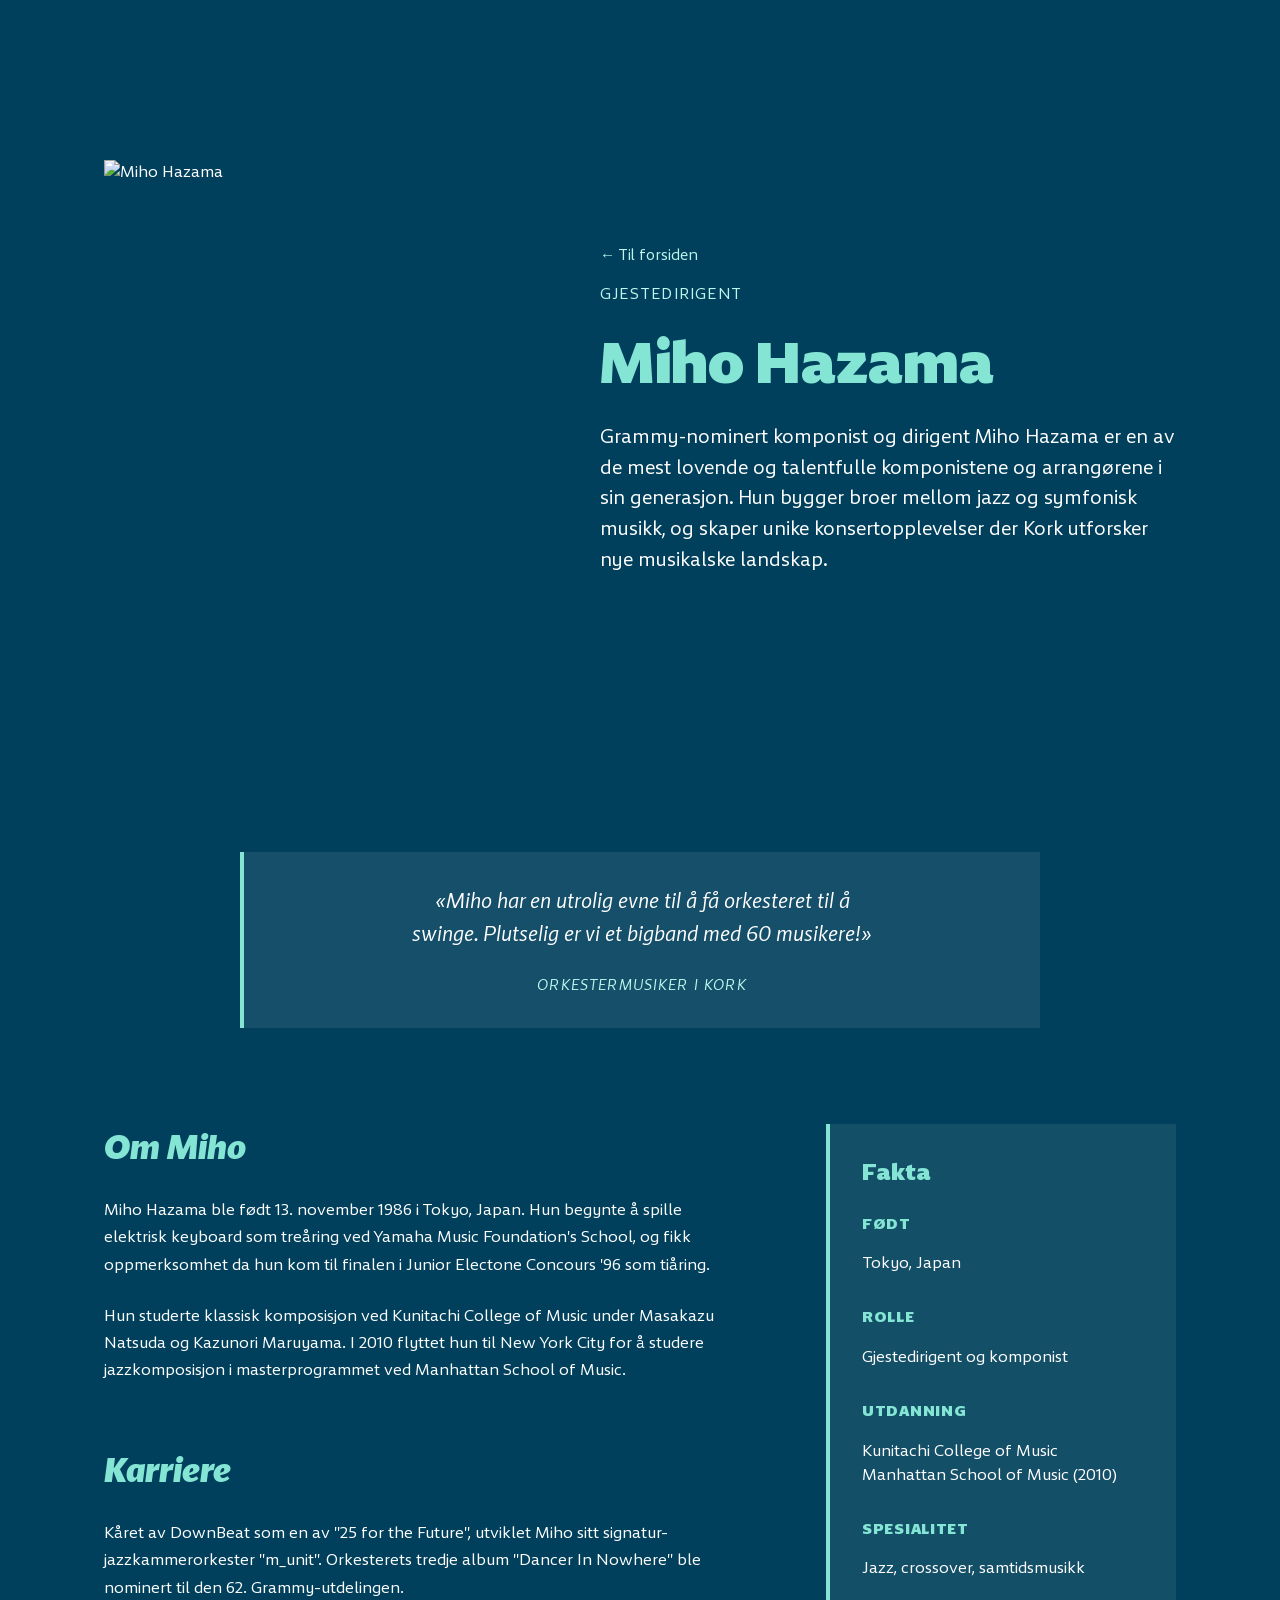
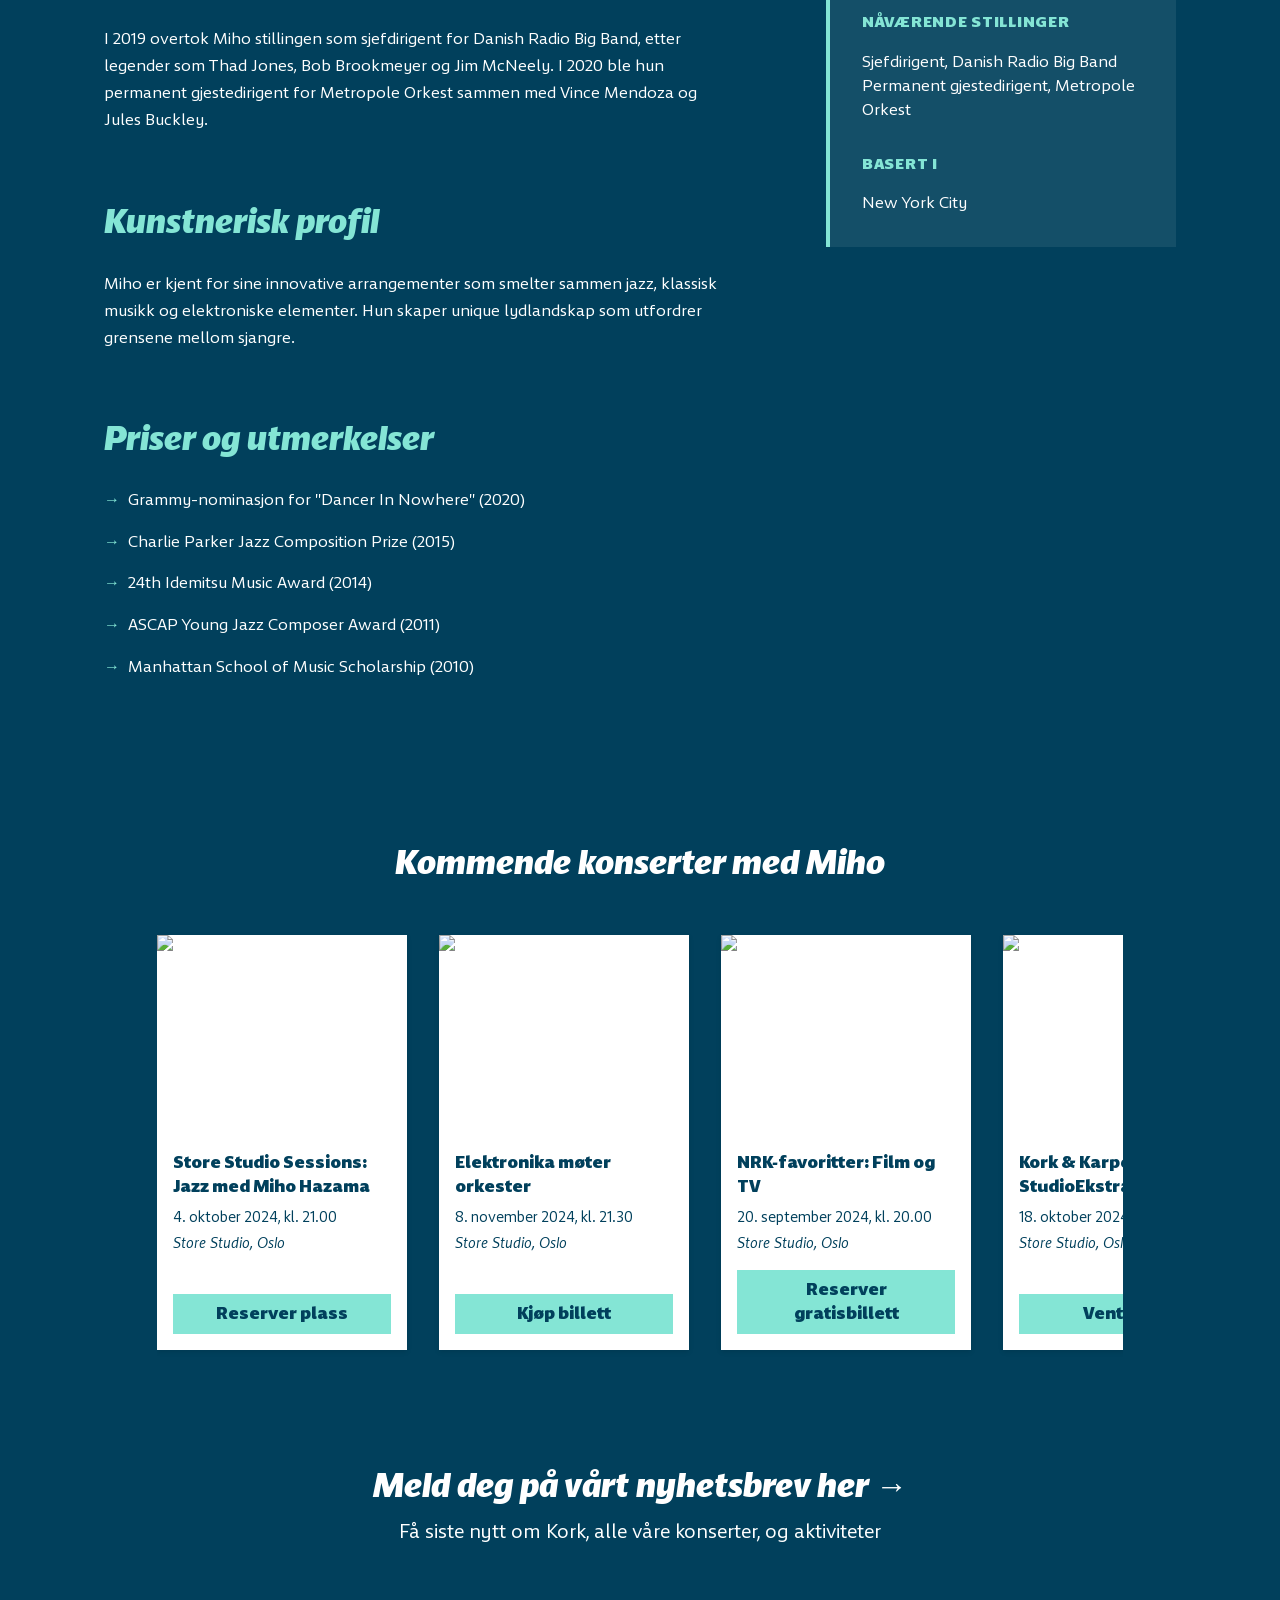
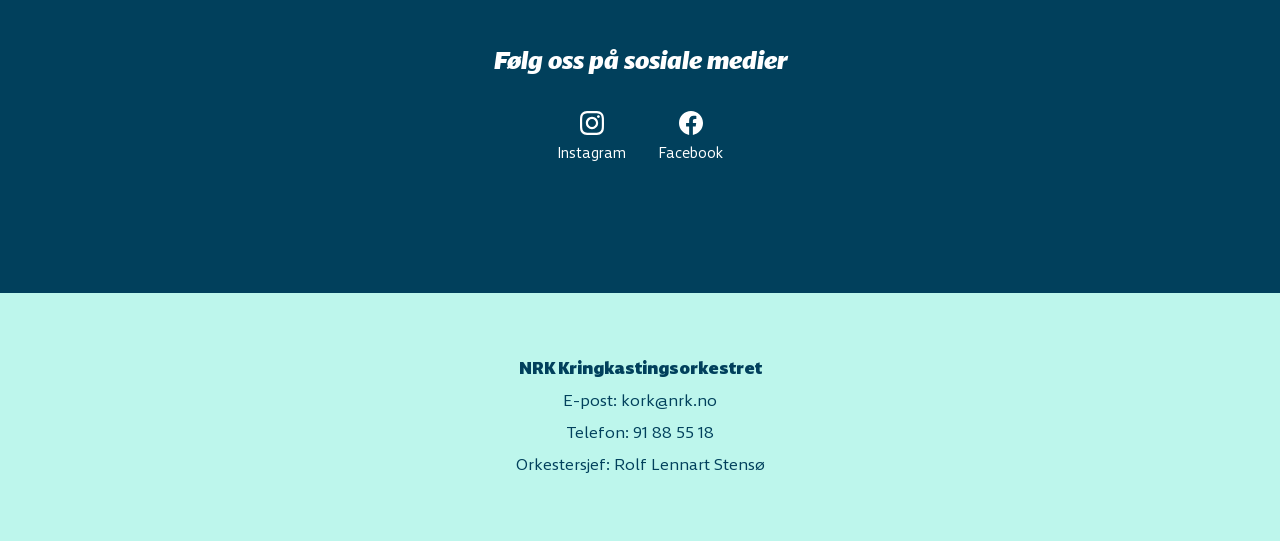
==== gjestedirigent.html @ 4aaf25f4 "Legg til nye sider og oppdater alle filer" ====
<!DOCTYPE html>
<html lang="no">
<head>
    <meta charset="UTF-8">
    <meta name="viewport" content="width=device-width, initial-scale=1.0">
    <title>Miho Hazama - Gjestedirigent</title>
    <link rel="stylesheet" href="reset.css">
    <link rel="stylesheet" href="global.css">
</head>
<body>
    <main>
        <section class="person-hero">
            <div class="person-hero__image">
                <img src="https://www.jamrice.co.jp/miho/bio/img/mihohazama_3447.jpg" alt="Miho Hazama">
            </div>
            <div class="person-hero__content">
                <a class="person-hero__breadcrumb" href="index.html">← Til forsiden</a>
                <span class="person-hero__eyebrow">Gjestedirigent</span>
                <h1 class="person-hero__title">Miho Hazama</h1>
                <p class="person-hero__lead">Grammy-nominert komponist og dirigent Miho Hazama er en av de mest lovende og talentfulle komponistene og arrangørene i sin generasjon. Hun bygger broer mellom jazz og symfonisk musikk, og skaper unike konsertopplevelser der Kork utforsker nye musikalske landskap.</p>
            </div>
        </section>

        <section class="person-quote">
            <p>«Miho har en utrolig evne til å få orkesteret til å swinge. Plutselig er vi et bigband med 60 musikere!»</p>
            <cite>Orkestermusiker i Kork</cite>
        </section>

        <section class="person-about">
            <div class="person-about__main">
                <h2>Om Miho</h2>
                <p>Miho Hazama ble født 13. november 1986 i Tokyo, Japan. Hun begynte å spille elektrisk keyboard som treåring ved Yamaha Music Foundation's School, og fikk oppmerksomhet da hun kom til finalen i Junior Electone Concours '96 som tiåring.</p>

                <p>Hun studerte klassisk komposisjon ved Kunitachi College of Music under Masakazu Natsuda og Kazunori Maruyama. I 2010 flyttet hun til New York City for å studere jazzkomposisjon i masterprogrammet ved Manhattan School of Music.</p>

                <h2>Karriere</h2>
                <p>Kåret av DownBeat som en av "25 for the Future", utviklet Miho sitt signatur-jazzkammerorkester "m_unit". Orkesterets tredje album "Dancer In Nowhere" ble nominert til den 62. Grammy-utdelingen.</p>

                <p>I 2019 overtok Miho stillingen som sjefdirigent for Danish Radio Big Band, etter legender som Thad Jones, Bob Brookmeyer og Jim McNeely. I 2020 ble hun permanent gjestedirigent for Metropole Orkest sammen med Vince Mendoza og Jules Buckley.</p>

                <h2>Kunstnerisk profil</h2>
                <p>Miho er kjent for sine innovative arrangementer som smelter sammen jazz, klassisk musikk og elektroniske elementer. Hun skaper unique lydlandskap som utfordrer grensene mellom sjangre.</p>

                <h2>Priser og utmerkelser</h2>
                <ul class="person-highlights">
                    <li>Grammy-nominasjon for "Dancer In Nowhere" (2020)</li>
                    <li>Charlie Parker Jazz Composition Prize (2015)</li>
                    <li>24th Idemitsu Music Award (2014)</li>
                    <li>ASCAP Young Jazz Composer Award (2011)</li>
                    <li>Manhattan School of Music Scholarship (2010)</li>
                </ul>
            </div>

            <div class="person-about__sidebar">
                <div class="person-fact-box">
                    <h3>Fakta</h3>
                    <dl>
                        <dt>Født</dt>
                        <dd>Tokyo, Japan</dd>
                        <dt>Rolle</dt>
                        <dd>Gjestedirigent og komponist</dd>
                        <dt>Utdanning</dt>
                        <dd>Kunitachi College of Music<br>Manhattan School of Music (2010)</dd>
                        <dt>Spesialitet</dt>
                        <dd>Jazz, crossover, samtidsmusikk</dd>
                        <dt>Nåværende stillinger</dt>
                        <dd>Sjefdirigent, Danish Radio Big Band<br>Permanent gjestedirigent, Metropole Orkest</dd>
                        <dt>Basert i</dt>
                        <dd>New York City</dd>
                    </dl>
                </div>
            </div>
        </section>

        <section class="concerts-section">
            <h2>Kommende konserter med Miho</h2>
            <div class="concerts-carousel">
                <div class="concert-card">
                    <img src="https://images.unsplash.com/photo-1504805572947-34fad45aed93?auto=format&fit=crop&w=1600&q=80&ixlib=rb-4.0.3" alt="Jazzmusiker i studio">
                    <div class="concert-body">
                        <div class="concert-info">
                            <h4 class="concert-title">Store Studio Sessions: Jazz med Miho Hazama</h4>
                            <div class="date-venue-row">
                                <p class="concert-date">4. oktober 2024, kl. 21.00</p>
                                <p class="concert-venue">Store Studio, Oslo</p>
                            </div>
                        </div>
                        <div class="concert-actions">
                            <a href="https://www.nrk.no/kork/store-studio-sessions-miho-hazama-1.44556678" class="concert-link">Les mer →</a>
                            <button class="ticket-btn">Reserver plass</button>
                        </div>
                    </div>
                    <a class="card-link-overlay" href="https://www.nrk.no/kork/store-studio-sessions-miho-hazama-1.44556678" aria-label="Les mer om Store Studio Sessions: Jazz med Miho Hazama"><span class="sr-only">Les mer om Store Studio Sessions: Jazz med Miho Hazama</span></a>
                </div>
                <div class="concert-card">
                    <img src="https://images.unsplash.com/photo-1511671782779-c97d3d27a1d4?auto=format&fit=crop&w=1600&q=80&ixlib=rb-4.0.3" alt="Elektroniske instrumenter">
                    <div class="concert-body">
                        <div class="concert-info">
                            <h4 class="concert-title">Elektronika møter orkester</h4>
                            <div class="date-venue-row">
                                <p class="concert-date">8. november 2024, kl. 21.30</p>
                                <p class="concert-venue">Store Studio, Oslo</p>
                            </div>
                        </div>
                        <div class="concert-actions">
                            <a href="https://www.ticketmaster.no/event/elektronika-moter-orkester-billetter/44556680" class="concert-link">Les mer →</a>
                            <button class="ticket-btn">Kjøp billett</button>
                        </div>
                    </div>
                    <a class="card-link-overlay" href="https://www.ticketmaster.no/event/elektronika-moter-orkester-billetter/44556680" aria-label="Les mer om Elektronika møter orkester"><span class="sr-only">Les mer om Elektronika møter orkester</span></a>
                </div>
                <div class="concert-card">
                    <img src="https://images.unsplash.com/photo-1516466723877-e4ec1d736c8a?auto=format&fit=crop&w=1600&q=80&ixlib=rb-4.0.3" alt="Publikum i Store Studio">
                    <div class="concert-body">
                        <div class="concert-info">
                            <h4 class="concert-title">NRK-favoritter: Film og TV</h4>
                            <div class="date-venue-row">
                                <p class="concert-date">20. september 2024, kl. 20.00</p>
                                <p class="concert-venue">Store Studio, Oslo</p>
                            </div>
                        </div>
                        <div class="concert-actions">
                            <a href="https://www.nrk.no/kork/store-studio-film-og-tv-1.44556677" class="concert-link">Les mer →</a>
                            <button class="ticket-btn">Reserver gratisbillett</button>
                        </div>
                    </div>
                    <a class="card-link-overlay" href="https://www.nrk.no/kork/store-studio-film-og-tv-1.44556677" aria-label="Les mer om NRK-favoritter: Film og TV"><span class="sr-only">Les mer om NRK-favoritter: Film og TV</span></a>
                </div>
                <div class="concert-card">
                    <img src="https://images.unsplash.com/photo-1511379938547-c1f69419868d?auto=format&fit=crop&w=1600&q=80&ixlib=rb-4.0.3" alt="Vokalist i studio">
                    <div class="concert-body">
                        <div class="concert-info">
                            <h4 class="concert-title">Kork & Karpe – StudioEkstra</h4>
                            <div class="date-venue-row">
                                <p class="concert-date">18. oktober 2024, kl. 22.00</p>
                                <p class="concert-venue">Store Studio, Oslo</p>
                            </div>
                        </div>
                        <div class="concert-actions">
                            <a href="https://www.nrk.no/kork/kork-og-karpe-store-studio-1.44556679" class="concert-link">Les mer →</a>
                            <button class="ticket-btn">Venteliste</button>
                        </div>
                    </div>
                    <a class="card-link-overlay" href="https://www.nrk.no/kork/kork-og-karpe-store-studio-1.44556679" aria-label="Les mer om Kork & Karpe – StudioEkstra"><span class="sr-only">Les mer om Kork & Karpe – StudioEkstra</span></a>
                </div>
                <div class="concert-card">
                    <img src="https://images.unsplash.com/photo-1513639725746-c5d3e861f32a?auto=format&fit=crop&w=1600&q=80&ixlib=rb-4.0.3" alt="Julelys i studio">
                    <div class="concert-body">
                        <div class="concert-info">
                            <h4 class="concert-title">Juleopptak med Kork & gjester</h4>
                            <div class="date-venue-row">
                                <p class="concert-date">6. desember 2024, kl. 18.30</p>
                                <p class="concert-venue">Store Studio, Oslo</p>
                            </div>
                        </div>
                        <div class="concert-actions">
                            <a href="https://www.ticketmaster.no/event/kork-juleopptak-store-studio-billetter/44556681" class="concert-link">Les mer →</a>
                            <button class="ticket-btn">Reserver plass</button>
                        </div>
                    </div>
                    <a class="card-link-overlay" href="https://www.ticketmaster.no/event/kork-juleopptak-store-studio-billetter/44556681" aria-label="Les mer om Juleopptak med Kork & gjester"><span class="sr-only">Les mer om Juleopptak med Kork & gjester</span></a>
                </div>
            </div>
        </section>

        <section class="newsletter-section">
            <a href="https://pub.dialogapi.no/s/MjIxNjc6MzU0NjJiZTgtNmI5NS00ZGUyLWIyNDYtNjdmY2VlNzgyZTVj" class="newsletter-link">Meld deg på vårt nyhetsbrev her →</a>
            <p class="newsletter-subtitle">Få siste nytt om Kork, alle våre konserter, og aktiviteter</p>
            <h3 class="social-title">Følg oss på sosiale medier</h3>
            <div class="social-icons">
                <a href="https://www.instagram.com/nrkkork" class="social-link" aria-label="Instagram">
                    <svg width="24" height="24" viewBox="0 0 24 24" fill="currentColor">
                        <path d="M12 2.163c3.204 0 3.584.012 4.85.07 3.252.148 4.771 1.691 4.919 4.919.058 1.265.069 1.645.069 4.849 0 3.205-.012 3.584-.069 4.849-.149 3.225-1.664 4.771-4.919 4.919-1.266.058-1.644.07-4.85.07-3.204 0-3.584-.012-4.849-.07-3.26-.149-4.771-1.699-4.919-4.92-.058-1.265-.07-1.644-.07-4.849 0-3.204.013-3.583.07-4.849.149-3.227 1.664-4.771 4.919-4.919 1.266-.057 1.645-.069 4.849-.069zm0-2.163c-3.259 0-3.667.014-4.947.072-4.358.2-6.78 2.618-6.98 6.98-.059 1.281-.073 1.689-.073 4.948 0 3.259.014 3.668.072 4.948.2 4.358 2.618 6.78 6.98 6.98 1.281.058 1.689.072 4.948.072 3.259 0 3.668-.014 4.948-.072 4.354-.2 6.782-2.618 6.979-6.98.059-1.28.073-1.689.073-4.948 0-3.259-.014-3.667-.072-4.947-.196-4.354-2.617-6.78-6.979-6.98-1.281-.059-1.69-.073-4.949-.073zm0 5.838c-3.403 0-6.162 2.759-6.162 6.162s2.759 6.163 6.162 6.163 6.162-2.759 6.162-6.163c0-3.403-2.759-6.162-6.162-6.162zm0 10.162c-2.209 0-4-1.79-4-4 0-2.209 1.791-4 4-4s4 1.791 4 4c0 2.21-1.791 4-4 4zm6.406-11.845c-.796 0-1.441.645-1.441 1.44s.645 1.44 1.441 1.44c.795 0 1.439-.645 1.439-1.44s-.644-1.44-1.439-1.44z"/>
                    </svg>
                    <span class="social-label">Instagram</span>
                </a>
                <a href="https://www.facebook.com/nrkkork" class="social-link" aria-label="Facebook">
                    <svg width="24" height="24" viewBox="0 0 24 24" fill="currentColor">
                        <path d="M24 12.073c0-6.627-5.373-12-12-12s-12 5.373-12 12c0 5.99 4.388 10.954 10.125 11.854v-8.385H7.078v-3.47h3.047V9.43c0-3.007 1.792-4.669 4.533-4.669 1.312 0 2.686.235 2.686.235v2.953H15.83c-1.491 0-1.956.925-1.956 1.874v2.25h3.328l-.532 3.47h-2.796v8.385C19.612 23.027 24 18.062 24 12.073z"/>
                    </svg>
                    <span class="social-label">Facebook</span>
                </a>
            </div>
        </section>

    </main>
    <footer>
        <p>NRK Kringkastingsorkestret</p>
        <p>E-post: kork@nrk.no</p>
        <p>Telefon: 91 88 55 18</p>
        <p>Orkestersjef: Rolf Lennart Stensø</p>
    </footer>
</body>
</html>
---- global.css ----
/* Font Declarations */
@font-face {
  font-family: 'NRK Sans';
  src: url('./font/NRKSans-Regular_112393614.ttf') format('truetype');
  font-weight: 400;
  font-style: normal;
}

@font-face {
  font-family: 'NRK Sans';
  src: url('./font/NRKSans-RegularItalic_595751658.ttf') format('truetype');
  font-weight: 400;
  font-style: italic;
}

@font-face {
  font-family: 'NRK Sans';
  src: url('./font/NRKSans-Black_2588582551.ttf') format('truetype');
  font-weight: 900;
  font-style: normal;
}

@font-face {
  font-family: 'NRK Sans';
  src: url('./font/NRKSans-BlackItalic_2132894195.ttf') format('truetype');
  font-weight: 900;
  font-style: italic;
}
/* CSS Custom Properties (Variables) */
:root {
  --color-dark-blue: #01405c;
  --color-green: #84e5d5;
  --color-light-green: #bdf6ec;
  --color-text: #333;
  --color-white: #ffffff;

  --font-family-base: 'NRK Sans', Arial, sans-serif;
  --font-size-base: 1rem;
  --font-size-large: 3.5rem;
  --font-size-xl: 6rem;

  --spacing-xs: 0.5rem;
  --spacing-xxs: 0.25rem;
  --spacing-sm: 1rem;
  --spacing-md: 1.5rem;
  --spacing-lg: 2rem;
  --spacing-xl: 3rem;
  --spacing-2xl: 4rem;
  --spacing-3xl: 6rem;

  --border-radius: 8px;
  --shadow: 0 2px 5px rgba(0, 0, 0, 0.1);
  --max-width-container: 1200px;

  /* Calculated from SVG path diagonal: arctan((425.49-68.23)/(178.39-96.15)) */
  --frame-skew-angle: 12.9deg;

  /* Line spacing - distance between each line */
  --line-spacing: 20cqi;
}

/* Base Styles */
body {
  font-family: var(--font-family-base);
  font-size: var(--font-size-base);
  color: var(--color-text);
  background: var(--color-dark-blue);
  min-height: 100vh;
}

.sr-only {
  position: absolute;
  width: 1px;
  height: 1px;
  padding: 0;
  margin: -1px;
  overflow: hidden;
  clip: rect(0, 0, 0, 0);
  white-space: nowrap;
  border: 0;
}

/* Layout Components */
header {
  width: 100%;
  padding: 0;
  margin: 0;
}

header img {
  width: 100%;
  height: auto;
  display: block;
  margin-top: -3px;
}

main {
  max-width: var(--max-width-container);
  margin: var(--spacing-lg) auto;
  padding: var(--spacing-lg);
  color: var(--color-white);
}

.main-title {
  font-size: 4rem;
  color: var(--color-green);
  font-weight: 900;
  font-style: normal;
  margin: 0 0 var(--spacing-3xl) 0;
  text-align: center;
}

.series-title {
  font-size: 2rem;
  color: var(--color-white);
  font-weight: 900;
  font-style: italic;
  margin: 0 0 var(--spacing-lg) 0;
  text-align: center;
}

.series-cards {
  display: flex;
  flex-wrap: nowrap;
  gap: var(--spacing-lg);
  overflow-x: auto;
  scroll-behavior: smooth;
  scroll-snap-type: x mandatory;
  padding: var(--spacing-sm) 0;
  container-type: inline-size;
  justify-content: center;
}

.series-cards::-webkit-scrollbar {
  height: 8px;
}

.series-cards::-webkit-scrollbar-track {
  background: var(--color-dark-blue);
  border-radius: 0;
}

.series-cards::-webkit-scrollbar-thumb {
  background: var(--color-green);
  border-radius: 0;
}

/* Responsive card sizing with container queries */
@container (max-width: 500px) {
  .card {
    flex: 0 0 calc(100% - var(--spacing-lg));
    width: calc(100% - var(--spacing-lg));
    min-width: calc(100% - var(--spacing-lg));
    scroll-snap-align: start;
  }
}

@container (min-width: 501px) and (max-width: 900px) {
  .card {
    flex: 0 0 calc(50% - var(--spacing-lg));
    width: calc(50% - var(--spacing-lg));
    min-width: calc(50% - var(--spacing-lg));
    scroll-snap-align: start;
  }
}

@container (min-width: 901px) {
  .series-cards {
    justify-content: center;
    overflow-x: visible;
  }

  .card {
    flex: 1;
    max-width: 300px;
    scroll-snap-align: none;
  }
}

.card {
  border-radius: 0;
  overflow: hidden;
  box-shadow: var(--shadow);
  display: flex;
  flex-direction: column;
  position: relative;
  transition: transform 0.3s ease, box-shadow 0.3s ease;
}

.card:hover,
.card:focus-within {
  transform: translateY(-6px);
  box-shadow: 0 10px 25px rgba(0, 0, 0, 0.25);
}

.card-image {
  position: relative;
  aspect-ratio: 4 / 5;
}

.card-title {
  background-color: var(--color-green);
  color: var(--color-dark-blue);
  padding: var(--spacing-sm) var(--spacing-sm) var(--spacing-xs) var(--spacing-sm);
  margin: 0;
  font-size: 1.5rem;
  text-align: center;
  font-weight: 900;
  font-style: normal;
}

.card-subtitle {
  background-color: var(--color-green);
  color: var(--color-dark-blue);
  padding: 0 var(--spacing-sm) var(--spacing-sm) var(--spacing-sm);
  margin: 0;
  font-size: 1.1rem;
  text-align: center;
  font-weight: 900;
  font-style: italic;
}

.card video {
  width: 100%;
  height: 100%;
  object-fit: cover;
  position: absolute;
  top: 0;
  left: 0;
  z-index: 1;
}

.card .read-more {
  background-color: var(--color-green);
  color: var(--color-dark-blue);
  padding: var(--spacing-xs) var(--spacing-sm) var(--spacing-sm)
    var(--spacing-sm);
  margin: 0;
  font-size: var(--font-size-base);
  text-align: center;
  display: block;
  font-weight: 500;
  font-style: normal;
  pointer-events: none;
}

.card-link-overlay {
  position: absolute;
  inset: 0;
  z-index: 5;
  border-radius: inherit;
  text-decoration: none;
  display: block;
  background: transparent;
}

.card-link-overlay:focus-visible {
  outline: 3px solid var(--color-green);
  outline-offset: 4px;
}


.series-section {
  margin-top: var(--spacing-3xl);
  text-align: center;
}

.concerts-section + .series-highlight {
  margin-top: var(--spacing-3xl);
}

.series-highlight + .series-feature-grid {
  margin-top: var(--spacing-3xl);
}

.series-feature-grid + .series-media {
  margin-top: var(--spacing-3xl);
}

.series-media + .newsletter-section {
  margin-top: var(--spacing-3xl);
}

.om-kork-section {
  margin-top: var(--spacing-3xl);
  text-align: center;
}

.conductor-links-box {
  background-color: var(--color-green);
  border-radius: 0;
  padding: var(--spacing-lg);
  max-width: 600px;
  margin: 0 auto;
  display: flex;
  flex-direction: column;
  gap: var(--spacing-xxs);
}

.conductor-links-box h2 {
  font-size: 2rem;
  color: var(--color-dark-blue);
  font-weight: 900;
  font-style: italic;
  margin: 0 0 var(--spacing-lg) 0;
}

.conductor-link {
  display: block;
  font-size: 1.5rem;
  color: var(--color-dark-blue);
  font-weight: 500;
  font-style: normal;
  text-decoration: none;
  margin: 0;
  padding: var(--spacing-sm);
  transition: background-color 0.3s ease;
}

.conductor-link:hover {
  background-color: var(--color-dark-blue);
  color: var(--color-white);
}

.musician-section {
  margin-top: var(--spacing-2xl);
  text-align: center;
}

.newsletter-section {
  margin-top: var(--spacing-3xl);
  text-align: center;
}

.newsletter-link {
  display: block;
  font-size: 2rem;
  color: var(--color-white);
  font-weight: 900;
  font-style: italic;
  text-decoration: none;
  margin: 0 0 var(--spacing-xs) 0;
}

.newsletter-link:hover {
  color: var(--color-green);
}

.newsletter-subtitle {
  font-size: 1.2rem;
  color: var(--color-white);
  margin: 0 0 var(--spacing-3xl) 0;
  font-style: normal;
}

.social-title {
  font-size: 1.5rem;
  color: var(--color-white);
  font-weight: 900;
  font-style: italic;
  margin: 0 0 var(--spacing-lg) 0;
  text-align: center;
}

.social-icons {
  display: flex;
  justify-content: center;
  gap: var(--spacing-lg);
}

.social-link {
  color: var(--color-white);
  transition: color 0.3s ease;
  display: flex;
  flex-direction: column;
  align-items: center;
  text-decoration: none;
}

.social-link:hover {
  color: var(--color-green);
}

.social-label {
  font-size: 0.9rem;
  margin-top: var(--spacing-xs);
}

.media-section {
  margin-top: var(--spacing-3xl);
  text-align: center;
}

.media-boxes {
  display: flex;
  gap: var(--spacing-lg);
  justify-content: center;
}

.media-box {
  background-color: var(--color-green);
  border-radius: 0;
  padding: var(--spacing-lg);
  flex: 1;
  max-width: 250px;
  text-align: center;
}

.media-box h3 {
  color: var(--color-dark-blue);
  font-weight: 900;
  font-style: italic;
  margin: 0;
  font-size: 1.5rem;
}

/* Music Player Section */
.music-player-section {
  margin-top: var(--spacing-3xl);
  text-align: center;
}

.music-player {
  background-color: var(--color-green);
  border-radius: 0;
  padding: var(--spacing-lg);
  max-width: 600px;
  margin: 0 auto;
  display: flex;
  align-items: center;
  gap: var(--spacing-lg);
  flex-direction: column;
}

.music-player h2 {
  font-size: 2rem;
  color: var(--color-dark-blue);
  font-weight: 900;
  font-style: italic;
  margin: 0 0 var(--spacing-lg) 0;
  align-self: stretch;
  text-align: center;
}

.music-player-controls {
  display: flex;
  align-items: center;
  gap: var(--spacing-lg);
  width: 100%;
}

.play-btn {
  background-color: var(--color-dark-blue);
  color: var(--color-white);
  border: none;
  width: 60px;
  height: 60px;
  border-radius: 50%;
  display: flex;
  align-items: center;
  justify-content: center;
  cursor: pointer;
  transition: transform 0.2s ease;
  flex-shrink: 0;
}

.play-btn:hover {
  transform: scale(1.1);
}

.audio-visualizer {
  display: flex;
  align-items: end;
  gap: 3px;
  height: 60px;
  flex: 1;
  justify-content: center;
}

.frequency-bar {
  width: 4px;
  background-color: var(--color-dark-blue);
  border-radius: 2px 2px 0 0;
  animation: pulse 1.5s ease-in-out infinite;
  opacity: 0.7;
}

.frequency-bar:nth-child(odd) {
  animation-delay: 0.1s;
}

.frequency-bar:nth-child(3n) {
  animation-delay: 0.2s;
}

.frequency-bar:nth-child(4n) {
  animation-delay: 0.3s;
}

@keyframes pulse {
  0%,
  100% {
    opacity: 0.3;
    transform: scaleY(0.3);
  }
  50% {
    opacity: 1;
    transform: scaleY(1);
  }
}

.track-info {
  text-align: left;
  flex: 1;
}

.track-info h3 {
  color: var(--color-dark-blue);
  font-weight: 900;
  font-style: normal;
  margin: 0 0 var(--spacing-xs) 0;
  font-size: 1.1rem;
}

.track-info p {
  color: var(--color-dark-blue);
  font-size: 0.9rem;
  margin: 0;
  opacity: 0.8;
}

/* Concert Section */
.concerts-section {
  margin-top: var(--spacing-3xl);
  padding-top: var(--spacing-2xl);
}

.concerts-section h2 {
  font-size: 2rem;
  color: var(--color-white);
  font-weight: 900;
  font-style: italic;
  margin: 0 0 var(--spacing-lg) 0;
  text-align: center;
}

.concerts-carousel {
  display: flex;
  gap: var(--spacing-lg);
  overflow-x: auto;
  padding: var(--spacing-sm) 0;
  scroll-behavior: smooth;
  max-width: 85%;
  margin: 0 auto;
  align-items: stretch;
}

.concerts-carousel::-webkit-scrollbar {
  height: 8px;
}

.concerts-carousel::-webkit-scrollbar-track {
  background: var(--color-dark-blue);
  border-radius: 0;
}

.concerts-carousel::-webkit-scrollbar-thumb {
  background: var(--color-green);
  border-radius: 0;
}

.concert-card {
  flex: 0 0 auto;
  width: 250px;
  background-color: var(--color-white);
  border-radius: 0;
  overflow: hidden;
  box-shadow: var(--shadow);
  display: flex;
  flex-direction: column;
  position: relative;
  transition: transform 0.3s ease, box-shadow 0.3s ease;
}


.concert-card-link {
  display: block;
  text-decoration: none;
  color: inherit;
}

.concert-card-link:hover .concert-card {
  transform: translateY(-6px);
  box-shadow: 0 10px 25px rgba(0, 0, 0, 0.25);
}
.concert-card img {
  width: 100%;
  height: 200px;
  object-fit: cover;
  flex: 0 0 auto;
}

.concert-body {
  flex: 1 1 auto;
  display: flex;
  flex-direction: column;
  padding: var(--spacing-sm);
  gap: var(--spacing-sm);
}

.concert-info {
  display: flex;
  flex-direction: column;
  gap: var(--spacing-xs);
  flex: 1 1 auto;
  min-height: 0;
}

.concert-title {
  font-size: var(--font-size-base);
  color: var(--color-dark-blue);
  font-weight: 900;
  font-style: normal;
  margin: 0;
  overflow: hidden;
  display: -webkit-box;
  -webkit-line-clamp: 2;
  -webkit-box-orient: vertical;
}

.concert-date {
  font-size: 0.9rem;
  color: var(--color-dark-blue);
  font-weight: normal;
  margin: 0;
}

.concert-venue {
  font-size: 0.9rem;
  color: var(--color-dark-blue);
  margin: 0;
  font-style: italic;
}

.concert-actions {
  display: flex;
  flex-direction: column;
  gap: var(--spacing-xs);
  margin-top: auto;
  align-items: stretch;
}

.concert-card .concert-link {
  display: none;
}

.concert-link {
  display: inline-flex;
  justify-content: flex-start;
  font-size: var(--font-size-base);
  color: var(--color-dark-blue);
  text-decoration: none;
  width: 100%;
}

.concert-link:hover {
  color: var(--color-green);
}

.ticket-btn {
  width: 100%;
  background-color: var(--color-green);
  color: var(--color-dark-blue);
  border: none;
  padding: var(--spacing-xs) var(--spacing-sm);
  font-size: var(--font-size-base);
  font-weight: 900;
  font-style: normal;
  border-radius: 0;
  cursor: pointer;
  position: relative;
  z-index: 10;
}

.ticket-btn:hover {
  background-color: var(--color-dark-blue);
  color: var(--color-green);
}

.date-venue-row {
  display: flex;
  flex-direction: column;
  gap: var(--spacing-xxs);
}

/* Footer */
footer {
  background-color: var(--color-light-green);
  color: var(--color-dark-blue);
  text-align: center;
  padding: var(--spacing-2xl) var(--spacing-lg);
  margin-top: var(--spacing-3xl);
}

footer p {
  font-size: var(--font-size-base);
  margin: 0 0 var(--spacing-xs) 0;
}

footer p:first-child {
  font-weight: 900;
}

footer p:last-child {
  margin-bottom: 0;
}
/* Series Pages */
.series-hero {
  position: relative;
  padding: var(--spacing-3xl) var(--spacing-lg);
  margin-bottom: var(--spacing-3xl);
  background-color: var(--color-dark-blue);
  background-size: cover;
  background-position: center;
  overflow: hidden;
}

.series-hero::before {
  content: "";
  position: absolute;
  inset: 0;
  background: linear-gradient(
    120deg,
    rgba(1, 64, 92, 0.88) 0%,
    rgba(1, 64, 92, 0.7) 60%,
    rgba(1, 64, 92, 0.45) 100%
  );
}

.series-hero__content {
  position: relative;
  max-width: 720px;
  display: grid;
  gap: var(--spacing-md);
}

.series-hero__eyebrow {
  font-size: 0.95rem;
  letter-spacing: 0.08em;
  text-transform: uppercase;
  color: var(--color-light-green);
}

.series-hero__title {
  margin: 0;
  font-size: 3.2rem;
  font-weight: 900;
  font-style: italic;
  color: var(--color-white);
}

.series-hero__lead {
  margin: 0;
  font-size: 1.2rem;
  line-height: 1.6;
  color: var(--color-white);
}

.series-hero__meta {
  display: flex;
  flex-wrap: wrap;
  gap: var(--spacing-md);
}

.series-hero__meta-item {
  font-size: 0.95rem;
  letter-spacing: 0.02em;
  color: var(--color-light-green);
  border-left: 3px solid var(--color-green);
  padding-left: var(--spacing-xs);
}

.series-hero__cta {
  display: inline-flex;
  align-items: center;
  gap: var(--spacing-xxs);
  background-color: var(--color-green);
  color: var(--color-dark-blue);
  font-weight: 900;
  text-decoration: none;
  padding: var(--spacing-xs) var(--spacing-lg);
  transition: background-color 0.3s ease;
  width: fit-content;
}

.series-hero__cta:hover {
  background-color: var(--color-white);
}

.series-hero__breadcrumb {
  font-size: 0.95rem;
  color: var(--color-light-green);
  text-decoration: none;
}

.series-hero__breadcrumb:hover {
  color: var(--color-white);
}

.series-about {
  display: grid;
  gap: var(--spacing-lg);
  grid-template-columns: repeat(auto-fit, minmax(260px, 1fr));
  margin-bottom: var(--spacing-3xl);
}

.series-about__text p {
  font-size: 1.1rem;
  line-height: 1.7;
  margin: 0 0 var(--spacing-md) 0;
}

.series-about__text p:last-child {
  margin-bottom: 0;
}

.series-about__details {
  background: rgba(255, 255, 255, 0.08);
  padding: var(--spacing-lg);
  display: grid;
  gap: var(--spacing-sm);
  border-left: 4px solid var(--color-green);
}

.series-about__details h2,
.series-about__details h3 {
  margin: 0;
  font-size: 1.6rem;
  font-weight: 900;
  font-style: italic;
  color: var(--color-green);
}

.series-list {
  margin: 0;
  padding-left: 1.2rem;
  display: grid;
  gap: var(--spacing-xxs);
}

.series-list li {
  font-size: 1rem;
  line-height: 1.6;
}

.series-feature-grid {
  display: grid;
  gap: var(--spacing-lg);
  grid-template-columns: repeat(auto-fit, minmax(260px, 1fr));
  margin-top: var(--spacing-2xl);
}

.series-feature-card {
  background: rgba(255, 255, 255, 0.08);
  padding: var(--spacing-lg);
  display: grid;
  gap: var(--spacing-sm);
  border-left: 4px solid var(--color-green);
}

.series-feature-card h3 {
  margin: 0;
  font-size: 1.6rem;
  font-weight: 900;
  font-style: italic;
  color: var(--color-green);
}

.series-feature-card p {
  margin: 0;
  line-height: 1.6;
}

.series-feature-card ul {
  margin: 0;
  padding-left: 1.2rem;
  display: grid;
  gap: var(--spacing-xxs);
}

.series-feature-card--bright {
  background: var(--color-green);
  color: var(--color-dark-blue);
}

.series-feature-card--bright h3 {
  color: var(--color-dark-blue);
}

.series-feature-card--bright p,
.series-feature-card--bright li {
  color: var(--color-dark-blue);
}

.series-highlight {
  margin-top: var(--spacing-2xl);
  background: rgba(255, 255, 255, 0.08);
  padding: var(--spacing-lg);
  border-left: 4px solid var(--color-green);
  text-align: center;
  max-width: 640px;
  margin-left: auto;
  margin-right: auto;
}

.series-highlight p {
  margin: 0;
  font-size: 1.1rem;
  line-height: 1.6;
}

.series-highlight cite {
  display: block;
  margin-top: var(--spacing-xs);
  font-size: 0.9rem;
  letter-spacing: 0.08em;
  text-transform: uppercase;
  color: var(--color-light-green);
}

.series-highlight__btn {
  margin-top: var(--spacing-lg);
  display: inline-block;
  width: 100%;
  max-width: 320px;
}




.series-media {
  margin-top: var(--spacing-3xl);
}

.series-media h2 {
  font-size: 2rem;
  color: var(--color-white);
  font-weight: 900;
  font-style: italic;
  margin: 0 0 var(--spacing-lg) 0;
  text-align: center;
}

.series-media__grid {
  display: grid;
  gap: var(--spacing-lg);
  grid-template-columns: repeat(auto-fit, minmax(220px, 1fr));
}

.series-media__item {
  background: rgba(255, 255, 255, 0.08);
  padding: var(--spacing-lg);
  display: grid;
  gap: var(--spacing-xs);
}

.series-media__item a {
  color: var(--color-green);
  text-decoration: none;
  font-weight: 700;
}

.series-media__item a:hover {
  color: var(--color-white);
}

.series-cta {
  margin-top: var(--spacing-3xl);
  text-align: center;
}

.series-cta a {
  display: inline-flex;
  align-items: center;
  gap: var(--spacing-xxs);
  background: var(--color-green);
  color: var(--color-dark-blue);
  font-weight: 900;
  text-decoration: none;
  padding: var(--spacing-xs) var(--spacing-lg);
}

.series-cta a:hover {
  background: var(--color-white);
}

@media (max-width: 768px) {
  .series-hero {
    padding: var(--spacing-2xl) var(--spacing-md);
  }

  .series-hero__title {
    font-size: 2.5rem;
  }
}

@media (max-width: 480px) {
  .series-hero__title {
    font-size: 2.2rem;
  }

  .series-hero__lead {
    font-size: 1.05rem;
  }
}

.series-hero--aulaen {
  background-image: url('https://images.unsplash.com/photo-1519682718457-c82ce8296645?auto=format&fit=crop&w=2400&q=80&ixlib=rb-4.0.3');
}

.series-hero--store-studio {
  background-image: url('https://byggogbevar.no/media/4402/mineralittpuss-paa-store-studio-nrk-foto-betong-consult.jpg?auto=format&fit=crop&w=2400&ixlib=rb-4.0.3');
}

.series-hero--hele-landet {
  background-image: url('https://g.acdn.no/obscura/API/dynamic/r1/ece5/tr_1200_1200_s_f/0000/avno/2015/3/8/22/10kulkari1_1.jpg?chk=79253D');
}



.concert-venue-link {
  color: inherit;
  text-decoration: none;
}

.concert-venue-link:hover {
  text-decoration: underline;
  color: var(--color-green);
}

.hero-venue-link {
  color: var(--color-light-green);
  text-decoration: none;
}

.hero-venue-link:hover {
  color: var(--color-white);
  text-decoration: underline;
}

/* Concert detail layout */
.concert-hero {
  background-color: var(--color-dark-blue);
  color: var(--color-white);
  padding: var(--spacing-md) var(--spacing-lg) var(--spacing-3xl) var(--spacing-lg);
  display: grid;
  grid-template-columns: 1fr 1fr;
  gap: var(--spacing-3xl);
  max-width: var(--max-width-container);
  margin: 0 auto;
  align-items: center;
}

.concert-hero__content {
  display: grid;
  gap: var(--spacing-sm);
}

.concert-hero__image {
  width: 100%;
  height: 100%;
  min-height: 400px;
}

.concert-hero__image img {
  width: 100%;
  height: 100%;
  object-fit: cover;
}

@media (max-width: 768px) {
  .concert-hero {
    grid-template-columns: 1fr;
    gap: var(--spacing-lg);
  }

  .concert-hero__image {
    min-height: 300px;
  }
}

.concert-hero__breadcrumb {
  color: var(--color-light-green);
  text-decoration: none;
  font-size: 0.95rem;
}

.concert-hero__breadcrumb:hover {
  color: var(--color-white);
}

.concert-hero__title {
  font-size: 3rem;
  font-weight: 900;
  margin: 0;
}

.concert-hero__lead {
  font-size: 1.2rem;
  margin: 0;
  max-width: 760px;
}

.concert-hero__meta {
  display: flex;
  flex-wrap: wrap;
  gap: var(--spacing-sm);
}

.concert-hero__meta-item {
  background: rgba(255, 255, 255, 0.15);
  padding: var(--spacing-xxs) var(--spacing-sm);
  font-size: 0.95rem;
  letter-spacing: 0.02em;
}

.concert-hero__facts {
  background: rgba(255, 255, 255, 0.08);
  padding: var(--spacing-lg);
  border-left: 4px solid var(--color-green);
  display: grid;
  gap: var(--spacing-xs);
  margin-top: var(--spacing-md);
}

.concert-hero__facts dt {
  font-weight: 900;
  color: var(--color-green);
}

.concert-hero__facts dd {
  margin: 0 0 var(--spacing-xs) 0;
}

.concert-hero__facts a {
  color: var(--color-light-green);
  text-decoration: none;
}

.concert-hero__facts a:hover {
  text-decoration: underline;
}

.concert-hero__actions {
  margin-top: var(--spacing-md);
  display: flex;
  gap: var(--spacing-sm);
  flex-wrap: wrap;
}

.concert-hero__actions .ticket-btn {
  font-size: 1.2rem;
  padding: var(--spacing-sm) var(--spacing-lg);
}

.concert-overview {
  max-width: var(--max-width-container);
  margin: var(--spacing-3xl) auto 0 auto;
  padding: 0 var(--spacing-lg);
  display: grid;
  gap: var(--spacing-lg);
  grid-template-columns: 1fr 400px;
  align-items: start;
}

@media (max-width: 768px) {
  .concert-overview {
    grid-template-columns: 1fr;
  }
}

.concert-overview h2 {
  margin-top: 0;
  margin-bottom: var(--spacing-md);
}

.concert-overview > div p {
  margin-bottom: var(--spacing-md);
}

.concert-overview__facts {
  background: rgba(255, 255, 255, 0.08);
  padding: var(--spacing-lg);
  border-left: 4px solid var(--color-green);
  display: grid;
  gap: var(--spacing-sm);
}

.concert-overview__facts h3 {
  font-weight: 900;
  color: var(--color-green);
  font-size: 1.2rem;
  margin: var(--spacing-md) 0 var(--spacing-xs) 0;
}

.concert-overview__facts h3:first-child {
  margin-top: 0;
}

.performer-name {
  color: var(--color-white);
  font-weight: 700;
  font-size: 1rem;
  margin: 0 0 0.3rem 0;
  line-height: 1.1;
}

.performer-role {
  color: var(--color-light-green);
  font-size: 0.9rem;
  font-weight: 400;
}

.practical-info {
  color: var(--color-white);
  font-size: 0.95rem;
  line-height: 1.5;
  margin: 0;
}

.concert-program,
.concert-performers,
.concert-practical,
.concert-map,
.concert-related {
  max-width: var(--max-width-container);
  margin: var(--spacing-3xl) auto 0 auto;
  padding: 0 var(--spacing-lg);
}

.concert-practical {
  text-align: center;
}

.concert-practical h2 {
  margin-bottom: var(--spacing-2xl);
}

.program-title {
  color: var(--color-white);
  margin: var(--spacing-3xl) 0 var(--spacing-md) 0;
}

.concert-program__list {
  display: grid;
  gap: var(--spacing-md);
  max-width: 100%;
}

.concert-program__item {
  border: none;
  background: none;
}

.concert-program__item summary {
  cursor: pointer;
  list-style: none;
  display: block;
  padding: 0;
}

.concert-program__item summary::-webkit-details-marker {
  display: none;
}

.concert-program__item summary::before {
  content: "▶ ";
  color: var(--color-green);
  font-size: 0.8rem;
}

.concert-program__item[open] summary::before {
  content: "▼ ";
}

.concert-program__item summary strong {
  font-size: 1rem;
  color: var(--color-white);
  font-weight: 700;
}

.concert-program__item summary span {
  font-size: 1rem;
  color: var(--color-white);
  margin-left: var(--spacing-xs);
}

.program-description {
  padding: var(--spacing-xs) 0 0 var(--spacing-md);
  margin-top: var(--spacing-xxs);
  max-width: 100%;
}

.program-description p {
  margin: 0;
  line-height: 1.6;
  color: var(--color-white);
  opacity: 0.9;
}

.concert-performers ul {
  list-style: none;
  padding: 0;
  margin: 0;
  display: grid;
  gap: var(--spacing-xs);
}

.concert-performers li {
  background: rgba(255, 255, 255, 0.08);
  padding: var(--spacing-sm) var(--spacing-lg);
}

.concert-practical__grid {
  display: grid;
  gap: var(--spacing-lg);
  grid-template-columns: repeat(auto-fit, minmax(220px, 1fr));
}

.concert-practical__card {
  background: rgba(255, 255, 255, 0.08);
  padding: var(--spacing-lg);
  display: grid;
  gap: var(--spacing-xs);
  border-left: 4px solid var(--color-green);
}

.concert-practical__card a {
  color: var(--color-green);
  text-decoration: underline;
}

.concert-practical__card a:hover {
  color: var(--color-light-green);
}

.concert-series-cta {
  max-width: var(--max-width-container);
  margin: var(--spacing-3xl) auto 0 auto;
  padding: 0 var(--spacing-lg);
  text-align: center;
}

.concert-series-cta .ticket-btn {
  width: auto;
  display: inline-block;
  font-size: 1.5rem;
  padding: var(--spacing-md) var(--spacing-2xl);
}

.concert-related__grid {
  display: grid;
  gap: var(--spacing-lg);
  grid-template-columns: repeat(auto-fit, minmax(220px, 1fr));
}


@media (max-width: 768px) {
  .concert-hero__title {
    font-size: 2.4rem;
  }

  .concert-hero {
    padding: var(--spacing-2xl) var(--spacing-md);
  }
}

/* Person pages */
.person-hero {
  background-color: var(--color-dark-blue);
  color: var(--color-white);
  padding: var(--spacing-3xl) var(--spacing-lg);
  display: grid;
  grid-template-columns: 400px 1fr;
  gap: var(--spacing-3xl);
  max-width: var(--max-width-container);
  margin: 0 auto;
  align-items: center;
}

.person-hero__image {
  width: 100%;
  height: 100%;
  min-height: 500px;
}

.person-hero__image img {
  width: 100%;
  height: 100%;
  object-fit: cover;
}

.person-hero__content {
  display: grid;
  gap: var(--spacing-sm);
}

.person-hero__breadcrumb {
  color: var(--color-light-green);
  text-decoration: none;
  font-size: 0.95rem;
}

.person-hero__breadcrumb:hover {
  color: var(--color-white);
}

.person-hero__eyebrow {
  font-size: 0.95rem;
  letter-spacing: 0.08em;
  text-transform: uppercase;
  color: var(--color-light-green);
}

.person-hero__title {
  font-size: 3.5rem;
  font-weight: 900;
  margin: 0;
  color: var(--color-green);
}

.person-hero__lead {
  font-size: 1.2rem;
  line-height: 1.6;
  margin: 0;
}

@media (max-width: 768px) {
  .person-hero {
    grid-template-columns: 1fr;
    gap: var(--spacing-lg);
    padding: var(--spacing-2xl) var(--spacing-md);
  }

  .person-hero__image {
    min-height: 400px;
  }

  .person-hero__title {
    font-size: 2.5rem;
  }
}

.person-about {
  max-width: var(--max-width-container);
  margin: var(--spacing-3xl) auto;
  padding: 0 var(--spacing-lg);
  display: grid;
  grid-template-columns: 1fr 350px;
  gap: var(--spacing-3xl);
  align-items: start;
}

@media (max-width: 768px) {
  .person-about {
    grid-template-columns: 1fr;
  }
}

.person-about__main h2 {
  color: var(--color-green);
  font-weight: 900;
  font-style: italic;
  font-size: 2rem;
  margin: var(--spacing-2xl) 0 var(--spacing-md) 0;
}

.person-about__main h2:first-child {
  margin-top: 0;
}

.person-about__main p {
  margin-bottom: var(--spacing-md);
  line-height: 1.7;
}

.person-highlights {
  list-style: none;
  padding: 0;
  margin: 0;
  display: grid;
  gap: var(--spacing-sm);
}

.person-highlights li {
  padding-left: var(--spacing-md);
  position: relative;
  line-height: 1.6;
}

.person-highlights li::before {
  content: "→";
  color: var(--color-green);
  position: absolute;
  left: 0;
  font-weight: 900;
}

.person-fact-box {
  background: rgba(255, 255, 255, 0.08);
  padding: var(--spacing-lg);
  border-left: 4px solid var(--color-green);
  position: sticky;
  top: var(--spacing-lg);
}

.person-fact-box h3 {
  color: var(--color-green);
  font-weight: 900;
  font-size: 1.4rem;
  margin: 0 0 var(--spacing-md) 0;
}

.person-fact-box dl {
  display: grid;
  gap: var(--spacing-sm);
}

.person-fact-box dt {
  font-weight: 900;
  color: var(--color-green);
  font-size: 0.9rem;
  text-transform: uppercase;
  letter-spacing: 0.05em;
}

.person-fact-box dd {
  margin: 0 0 var(--spacing-sm) 0;
  line-height: 1.5;
}

.person-fact-box dd:last-child {
  margin-bottom: 0;
}

.person-quote {
  max-width: 800px;
  margin: var(--spacing-3xl) auto;
  padding: var(--spacing-lg);
  background: rgba(255, 255, 255, 0.08);
  border-left: 4px solid var(--color-green);
  text-align: center;
}

.person-quote p {
  font-size: 1.3rem;
  line-height: 1.6;
  margin: 0;
  font-style: italic;
  text-wrap: balance;
}

.person-quote cite {
  display: block;
  margin-top: var(--spacing-md);
  font-size: 0.9rem;
  letter-spacing: 0.08em;
  text-transform: uppercase;
  color: var(--color-light-green);
}

/* Musicians page */
.musicians-hero {
  background-color: var(--color-dark-blue);
  color: var(--color-white);
  padding: var(--spacing-3xl) var(--spacing-lg);
  max-width: var(--max-width-container);
  margin: 0 auto;
  text-align: center;
}

.musicians-hero__breadcrumb {
  color: var(--color-light-green);
  text-decoration: none;
  font-size: 0.95rem;
  display: block;
  margin-bottom: var(--spacing-md);
}

.musicians-hero__breadcrumb:hover {
  color: var(--color-white);
}

.musicians-hero__title {
  font-size: 3.5rem;
  font-weight: 900;
  margin: 0 0 var(--spacing-md) 0;
  color: var(--color-green);
}

.musicians-hero__lead {
  font-size: 1.2rem;
  line-height: 1.6;
  margin: 0;
  max-width: 800px;
  margin-left: auto;
  margin-right: auto;
}

@media (max-width: 768px) {
  .musicians-hero {
    padding: var(--spacing-2xl) var(--spacing-md);
  }

  .musicians-hero__title {
    font-size: 2.5rem;
  }
}

.musicians-intro {
  max-width: var(--max-width-container);
  margin: var(--spacing-md) auto;
  padding: 0 var(--spacing-lg);
  text-align: center;
}

.musicians-intro p {
  font-size: 1.1rem;
  line-height: 1.7;
  max-width: 700px;
  margin: 0 auto;
}

.musicians-section {
  max-width: var(--max-width-container);
  margin: var(--spacing-3xl) auto;
  padding: 0 var(--spacing-lg);
}

.musicians-section h2 {
  font-size: 2.5rem;
  font-weight: 900;
  font-style: italic;
  color: var(--color-green);
  margin: 0 0 var(--spacing-lg) 0;
  text-align: center;
}

.musicians-grid {
  display: grid;
  grid-template-columns: repeat(auto-fill, minmax(200px, 1fr));
  gap: var(--spacing-lg);
}

@media (max-width: 768px) {
  .musicians-grid {
    grid-template-columns: repeat(auto-fill, minmax(150px, 1fr));
    gap: var(--spacing-md);
  }
}

.musician-card {
  background: rgba(255, 255, 255, 0.08);
  display: flex;
  flex-direction: column;
  text-align: center;
  transition: transform 0.3s ease, background 0.3s ease;
  border-left: 3px solid var(--color-green);
}

.musician-card:hover {
  transform: translateY(-4px);
  background: rgba(255, 255, 255, 0.12);
}

.musician-card img {
  width: 100%;
  aspect-ratio: 3 / 4;
  object-fit: cover;
  margin-bottom: var(--spacing-sm);
}

.musician-card h3 {
  font-size: 1.1rem;
  font-weight: 900;
  color: var(--color-white);
  margin: 0 0 var(--spacing-xxs) 0;
  padding: 0 var(--spacing-sm);
}

.musician-card p {
  font-size: 0.9rem;
  color: var(--color-light-green);
  margin: 0;
  padding: 0 var(--spacing-sm) var(--spacing-sm) var(--spacing-sm);
}

.musician-card a {
  color: var(--color-white);
  text-decoration: none;
  font-size: 0.85rem;
}

.musician-card a:hover {
  color: var(--color-green);
  text-decoration: underline;
}

/* About page */
.about-hero {
  background-color: var(--color-dark-blue);
  color: var(--color-white);
  padding: var(--spacing-3xl) var(--spacing-lg);
  max-width: var(--max-width-container);
  margin: 0 auto;
  text-align: center;
}

.about-hero__breadcrumb {
  color: var(--color-light-green);
  text-decoration: none;
  font-size: 0.95rem;
  display: block;
  margin-bottom: var(--spacing-md);
}

.about-hero__breadcrumb:hover {
  color: var(--color-white);
}

.about-hero__title {
  font-size: 4rem;
  font-weight: 900;
  margin: 0 0 var(--spacing-md) 0;
  color: var(--color-green);
}

.about-hero__lead {
  font-size: 1.3rem;
  line-height: 1.6;
  margin: 0;
  max-width: 800px;
  margin-left: auto;
  margin-right: auto;
}

@media (max-width: 768px) {
  .about-hero {
    padding: var(--spacing-2xl) var(--spacing-md);
  }

  .about-hero__title {
    font-size: 2.8rem;
  }
}

.about-content {
  max-width: var(--max-width-container);
  margin: var(--spacing-3xl) auto;
  padding: 0 var(--spacing-lg);
  display: grid;
  grid-template-columns: 1fr 350px;
  gap: var(--spacing-3xl);
  align-items: start;
}

@media (max-width: 768px) {
  .about-content {
    grid-template-columns: 1fr;
  }
}

.about-content__main h2 {
  color: var(--color-green);
  font-weight: 900;
  font-style: italic;
  font-size: 2rem;
  margin: var(--spacing-2xl) 0 var(--spacing-md) 0;
}

.about-content__main h2:first-child {
  margin-top: 0;
}

.about-content__main p {
  margin-bottom: var(--spacing-md);
  line-height: 1.7;
}

.about-fact-box {
  background: rgba(255, 255, 255, 0.08);
  padding: var(--spacing-lg);
  border-left: 4px solid var(--color-green);
  margin-bottom: var(--spacing-lg);
}

.about-fact-box h3 {
  color: var(--color-green);
  font-weight: 900;
  font-size: 1.4rem;
  margin: 0 0 var(--spacing-md) 0;
}

.about-fact-box dl {
  display: grid;
  gap: var(--spacing-sm);
}

.about-fact-box dt {
  font-weight: 900;
  color: var(--color-green);
  font-size: 0.9rem;
  text-transform: uppercase;
  letter-spacing: 0.05em;
}

.about-fact-box dd {
  margin: 0 0 var(--spacing-sm) 0;
  line-height: 1.5;
}

.about-fact-box dd:last-child {
  margin-bottom: 0;
}

.about-fact-box a {
  color: var(--color-white);
  text-decoration: underline;
}

.about-fact-box a:hover {
  color: var(--color-green);
}

.about-partners {
  max-width: var(--max-width-container);
  margin: var(--spacing-3xl) auto;
  padding: var(--spacing-lg);
  background: rgba(255, 255, 255, 0.08);
  border-left: 4px solid var(--color-green);
}

.about-partners h2 {
  color: var(--color-green);
  font-weight: 900;
  font-style: italic;
  font-size: 2rem;
  margin: 0 0 var(--spacing-md) 0;
}

.about-partners p {
  margin-bottom: var(--spacing-md);
  line-height: 1.7;
}

.about-partners ul {
  margin: 0;
  padding-left: var(--spacing-lg);
  display: grid;
  gap: var(--spacing-xs);
}

.about-partners li {
  line-height: 1.6;
}

.about-contact {
  max-width: var(--max-width-container);
  margin: var(--spacing-3xl) auto;
  padding: 0 var(--spacing-lg);
}

.about-contact h2 {
  color: var(--color-green);
  font-weight: 900;
  font-style: italic;
  font-size: 2.5rem;
  margin: 0 0 var(--spacing-lg) 0;
  text-align: center;
}

.about-contact__grid {
  display: grid;
  grid-template-columns: repeat(auto-fit, minmax(260px, 1fr));
  gap: var(--spacing-lg);
}

.about-contact__card {
  background: rgba(255, 255, 255, 0.08);
  padding: var(--spacing-lg);
  border-left: 4px solid var(--color-green);
}

.about-contact__card h3 {
  color: var(--color-green);
  font-weight: 900;
  font-size: 1.2rem;
  margin: 0 0 var(--spacing-sm) 0;
}

.about-contact__card p {
  margin: var(--spacing-xs) 0;
  line-height: 1.6;
}

.about-contact__card a {
  color: var(--color-white);
  text-decoration: underline;
}

.about-contact__card a:hover {
  color: var(--color-green);
}
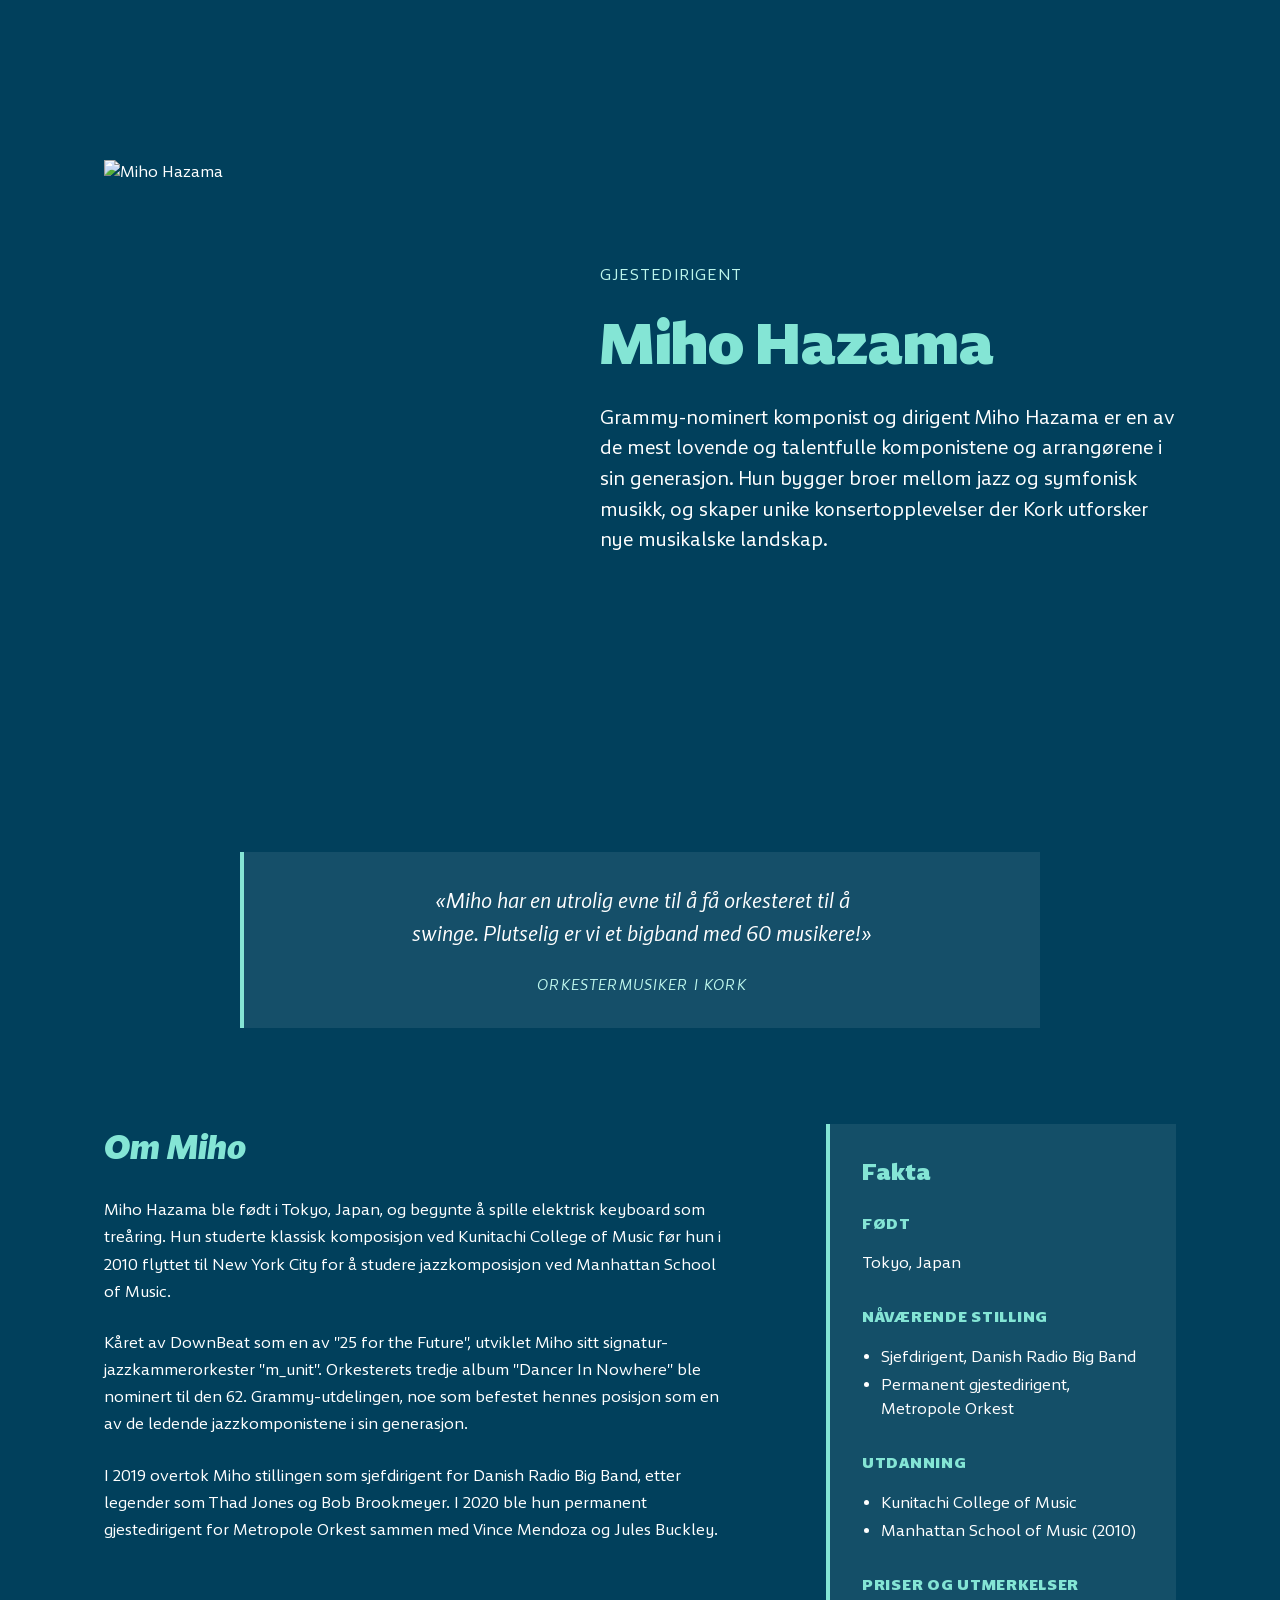
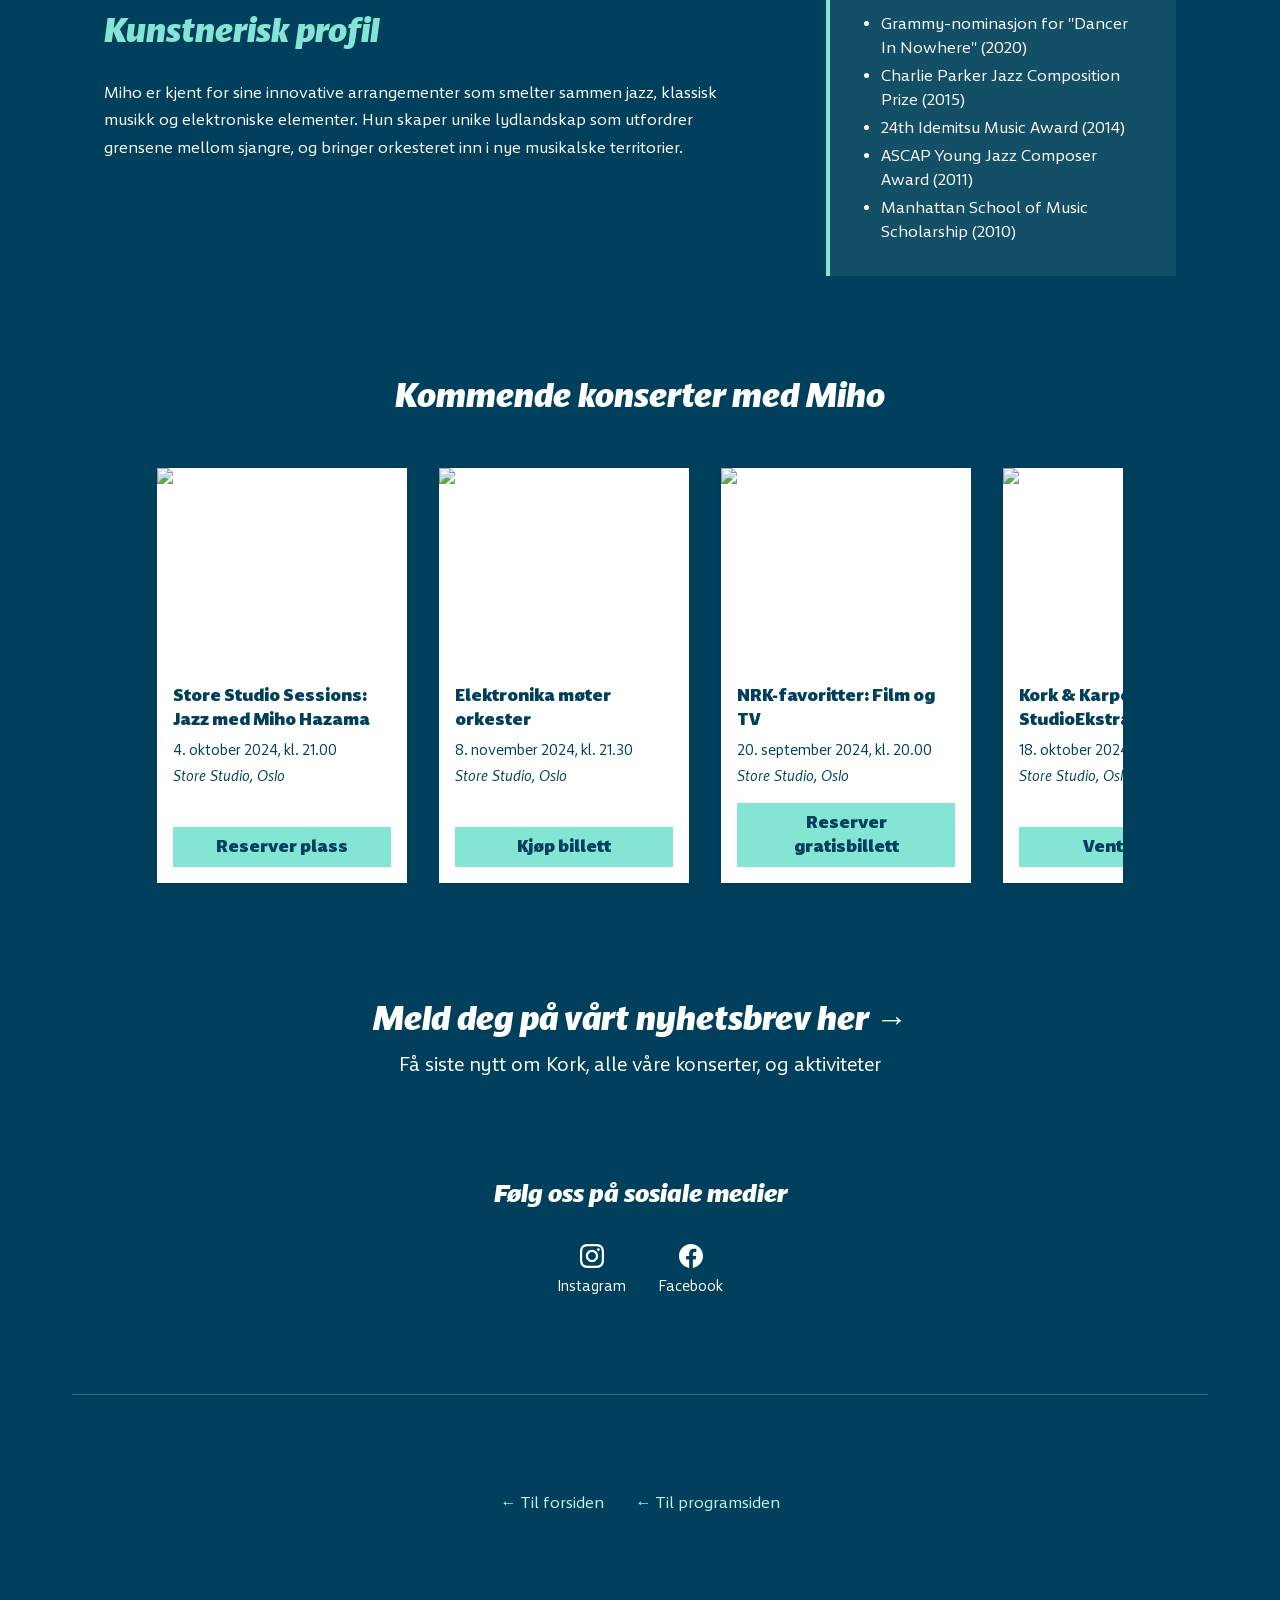
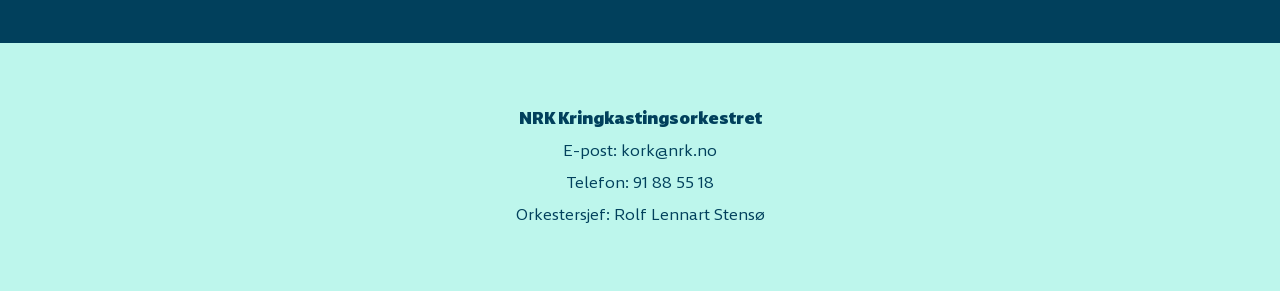
==== commit 8b30f2e5: "Oppdater alle HTML-sider og CSS" ====
--- a/gjestedirigent.html
+++ b/gjestedirigent.html
@@ -14,7 +14,6 @@
                 <img src="https://www.jamrice.co.jp/miho/bio/img/mihohazama_3447.jpg" alt="Miho Hazama">
             </div>
             <div class="person-hero__content">
-                <a class="person-hero__breadcrumb" href="index.html">← Til forsiden</a>
                 <span class="person-hero__eyebrow">Gjestedirigent</span>
                 <h1 class="person-hero__title">Miho Hazama</h1>
                 <p class="person-hero__lead">Grammy-nominert komponist og dirigent Miho Hazama er en av de mest lovende og talentfulle komponistene og arrangørene i sin generasjon. Hun bygger broer mellom jazz og symfonisk musikk, og skaper unike konsertopplevelser der Kork utforsker nye musikalske landskap.</p>
@@ -29,26 +28,14 @@
         <section class="person-about">
             <div class="person-about__main">
                 <h2>Om Miho</h2>
-                <p>Miho Hazama ble født 13. november 1986 i Tokyo, Japan. Hun begynte å spille elektrisk keyboard som treåring ved Yamaha Music Foundation's School, og fikk oppmerksomhet da hun kom til finalen i Junior Electone Concours '96 som tiåring.</p>
-
-                <p>Hun studerte klassisk komposisjon ved Kunitachi College of Music under Masakazu Natsuda og Kazunori Maruyama. I 2010 flyttet hun til New York City for å studere jazzkomposisjon i masterprogrammet ved Manhattan School of Music.</p>
-
-                <h2>Karriere</h2>
-                <p>Kåret av DownBeat som en av "25 for the Future", utviklet Miho sitt signatur-jazzkammerorkester "m_unit". Orkesterets tredje album "Dancer In Nowhere" ble nominert til den 62. Grammy-utdelingen.</p>
-
-                <p>I 2019 overtok Miho stillingen som sjefdirigent for Danish Radio Big Band, etter legender som Thad Jones, Bob Brookmeyer og Jim McNeely. I 2020 ble hun permanent gjestedirigent for Metropole Orkest sammen med Vince Mendoza og Jules Buckley.</p>
+                <p>Miho Hazama ble født i Tokyo, Japan, og begynte å spille elektrisk keyboard som treåring. Hun studerte klassisk komposisjon ved Kunitachi College of Music før hun i 2010 flyttet til New York City for å studere jazzkomposisjon ved Manhattan School of Music.</p>
+
+                <p>Kåret av DownBeat som en av "25 for the Future", utviklet Miho sitt signatur-jazzkammerorkester "m_unit". Orkesterets tredje album "Dancer In Nowhere" ble nominert til den 62. Grammy-utdelingen, noe som befestet hennes posisjon som en av de ledende jazzkomponistene i sin generasjon.</p>
+
+                <p>I 2019 overtok Miho stillingen som sjefdirigent for Danish Radio Big Band, etter legender som Thad Jones og Bob Brookmeyer. I 2020 ble hun permanent gjestedirigent for Metropole Orkest sammen med Vince Mendoza og Jules Buckley.</p>
 
                 <h2>Kunstnerisk profil</h2>
-                <p>Miho er kjent for sine innovative arrangementer som smelter sammen jazz, klassisk musikk og elektroniske elementer. Hun skaper unique lydlandskap som utfordrer grensene mellom sjangre.</p>
-
-                <h2>Priser og utmerkelser</h2>
-                <ul class="person-highlights">
-                    <li>Grammy-nominasjon for "Dancer In Nowhere" (2020)</li>
-                    <li>Charlie Parker Jazz Composition Prize (2015)</li>
-                    <li>24th Idemitsu Music Award (2014)</li>
-                    <li>ASCAP Young Jazz Composer Award (2011)</li>
-                    <li>Manhattan School of Music Scholarship (2010)</li>
-                </ul>
+                <p>Miho er kjent for sine innovative arrangementer som smelter sammen jazz, klassisk musikk og elektroniske elementer. Hun skaper unike lydlandskap som utfordrer grensene mellom sjangre, og bringer orkesteret inn i nye musikalske territorier.</p>
             </div>
 
             <div class="person-about__sidebar">
@@ -57,16 +44,30 @@
                     <dl>
                         <dt>Født</dt>
                         <dd>Tokyo, Japan</dd>
-                        <dt>Rolle</dt>
-                        <dd>Gjestedirigent og komponist</dd>
+                        <dt>Nåværende stilling</dt>
+                        <dd>
+                            <ul>
+                                <li>Sjefdirigent, Danish Radio Big Band</li>
+                                <li>Permanent gjestedirigent, Metropole Orkest</li>
+                            </ul>
+                        </dd>
                         <dt>Utdanning</dt>
-                        <dd>Kunitachi College of Music<br>Manhattan School of Music (2010)</dd>
-                        <dt>Spesialitet</dt>
-                        <dd>Jazz, crossover, samtidsmusikk</dd>
-                        <dt>Nåværende stillinger</dt>
-                        <dd>Sjefdirigent, Danish Radio Big Band<br>Permanent gjestedirigent, Metropole Orkest</dd>
-                        <dt>Basert i</dt>
-                        <dd>New York City</dd>
+                        <dd>
+                            <ul>
+                                <li>Kunitachi College of Music</li>
+                                <li>Manhattan School of Music (2010)</li>
+                            </ul>
+                        </dd>
+                        <dt>Priser og utmerkelser</dt>
+                        <dd>
+                            <ul>
+                                <li>Grammy-nominasjon for "Dancer In Nowhere" (2020)</li>
+                                <li>Charlie Parker Jazz Composition Prize (2015)</li>
+                                <li>24th Idemitsu Music Award (2014)</li>
+                                <li>ASCAP Young Jazz Composer Award (2011)</li>
+                                <li>Manhattan School of Music Scholarship (2010)</li>
+                            </ul>
+                        </dd>
                     </dl>
                 </div>
             </div>
@@ -183,6 +184,11 @@
             </div>
         </section>
 
+        <section class="page-navigation">
+            <a href="index.html" class="page-nav-link">← Til forsiden</a>
+            <a href="program.html" class="page-nav-link">← Til programsiden</a>
+        </section>
+
     </main>
     <footer>
         <p>NRK Kringkastingsorkestret</p>
--- a/global.css
+++ b/global.css
@@ -101,13 +101,40 @@
   color: var(--color-white);
 }
 
+.hero-section {
+  text-align: center;
+  margin-bottom: 10rem;
+}
+
 .main-title {
   font-size: 4rem;
   color: var(--color-green);
   font-weight: 900;
   font-style: normal;
-  margin: 0 0 var(--spacing-3xl) 0;
-  text-align: center;
+  margin: 0 0 var(--spacing-md) 0;
+  text-align: center;
+}
+
+.hero-intro {
+  font-size: 1.5rem;
+  color: var(--color-white);
+  margin: 0 0 var(--spacing-md) 0;
+  max-width: 70ch;
+  margin-left: auto;
+  margin-right: auto;
+}
+
+.hero-link {
+  display: inline-block;
+  font-size: 2rem;
+  color: var(--color-green);
+  font-weight: 900;
+  font-style: italic;
+  text-decoration: none;
+}
+
+.hero-link:hover {
+  color: var(--color-white);
 }
 
 .series-title {
@@ -286,6 +313,166 @@
   text-align: center;
 }
 
+/* Program page */
+.program-hero {
+  background-color: var(--color-dark-blue);
+  color: var(--color-white);
+  padding: var(--spacing-3xl) var(--spacing-lg);
+  max-width: var(--max-width-container);
+  margin: 0 auto;
+  text-align: center;
+}
+
+.program-hero__breadcrumb {
+  color: var(--color-light-green);
+  text-decoration: none;
+  font-size: 0.95rem;
+  display: block;
+  margin-bottom: var(--spacing-md);
+}
+
+.program-hero__breadcrumb:hover {
+  color: var(--color-white);
+}
+
+.program-hero__title {
+  font-size: 3.5rem;
+  font-weight: 900;
+  margin: 0 0 var(--spacing-md) 0;
+  color: var(--color-green);
+}
+
+.program-hero__lead {
+  font-size: 1.2rem;
+  line-height: 1.6;
+  margin: 0;
+  max-width: 800px;
+  margin-left: auto;
+  margin-right: auto;
+  text-wrap: balance;
+}
+
+@media (max-width: 768px) {
+  .program-hero {
+    padding: var(--spacing-2xl) var(--spacing-md);
+  }
+
+  .program-hero__title {
+    font-size: 2.5rem;
+  }
+}
+
+.program-filters {
+  max-width: var(--max-width-container);
+  margin: var(--spacing-sm) auto;
+  padding: 0 var(--spacing-lg);
+}
+
+.program-filters__title {
+  font-size: 2rem;
+  font-weight: 900;
+  font-style: italic;
+  color: var(--color-green);
+  margin: 0 0 var(--spacing-md) 0;
+}
+
+.filter-group {
+  margin-bottom: var(--spacing-md);
+}
+
+.series-links-bottom {
+  display: flex;
+  gap: var(--spacing-md);
+  justify-content: center;
+  margin: var(--spacing-3xl) auto;
+  flex-wrap: nowrap;
+  max-width: var(--max-width-container);
+  padding: 0 var(--spacing-lg);
+}
+
+@media (max-width: 768px) {
+  .series-links-bottom {
+    flex-wrap: wrap;
+  }
+}
+
+.series-links-bottom a {
+  background-color: var(--color-green);
+  color: var(--color-dark-blue);
+  text-decoration: none;
+  font-size: 1rem;
+  font-weight: 700;
+  padding: var(--spacing-sm) var(--spacing-md);
+  transition: transform 0.3s ease, background-color 0.3s ease;
+  white-space: nowrap;
+}
+
+.series-links-bottom a:hover {
+  background-color: var(--color-dark-blue);
+  color: var(--color-white);
+  transform: translateY(-2px);
+}
+
+.filter-buttons {
+  display: flex;
+  gap: var(--spacing-xs);
+  flex-wrap: wrap;
+}
+
+.filter-btn {
+  background: rgba(255, 255, 255, 0.08);
+  color: var(--color-white);
+  border: 2px solid transparent;
+  padding: var(--spacing-xs) var(--spacing-md);
+  font-size: 1rem;
+  font-weight: 400;
+  cursor: pointer;
+  transition: all 0.3s ease;
+  font-family: var(--font-family-base);
+}
+
+.filter-btn:hover {
+  background: rgba(255, 255, 255, 0.12);
+  border-color: var(--color-green);
+}
+
+.filter-btn--active {
+  background: var(--color-green);
+  color: var(--color-dark-blue);
+  font-weight: 900;
+}
+
+.program-concerts {
+  max-width: var(--max-width-container);
+  margin: var(--spacing-2xl) auto;
+  padding: 0 var(--spacing-lg);
+}
+
+.program-grid {
+  display: grid;
+  grid-template-columns: repeat(4, 1fr);
+  gap: var(--spacing-lg);
+}
+
+@media (max-width: 1024px) {
+  .program-grid {
+    grid-template-columns: repeat(3, 1fr);
+  }
+}
+
+@media (max-width: 768px) {
+  .program-grid {
+    grid-template-columns: repeat(2, 1fr);
+    gap: var(--spacing-md);
+  }
+}
+
+@media (max-width: 500px) {
+  .program-grid {
+    grid-template-columns: 1fr;
+  }
+}
+
 .conductor-links-box {
   background-color: var(--color-green);
   border-radius: 0;
@@ -386,34 +573,6 @@
   margin-top: var(--spacing-xs);
 }
 
-.media-section {
-  margin-top: var(--spacing-3xl);
-  text-align: center;
-}
-
-.media-boxes {
-  display: flex;
-  gap: var(--spacing-lg);
-  justify-content: center;
-}
-
-.media-box {
-  background-color: var(--color-green);
-  border-radius: 0;
-  padding: var(--spacing-lg);
-  flex: 1;
-  max-width: 250px;
-  text-align: center;
-}
-
-.media-box h3 {
-  color: var(--color-dark-blue);
-  font-weight: 900;
-  font-style: italic;
-  margin: 0;
-  font-size: 1.5rem;
-}
-
 /* Music Player Section */
 .music-player-section {
   margin-top: var(--spacing-3xl);
@@ -532,7 +691,6 @@
 /* Concert Section */
 .concerts-section {
   margin-top: var(--spacing-3xl);
-  padding-top: var(--spacing-2xl);
 }
 
 .concerts-section h2 {
@@ -691,6 +849,28 @@
   display: flex;
   flex-direction: column;
   gap: var(--spacing-xxs);
+}
+
+/* Page Navigation */
+.page-navigation {
+  margin-top: var(--spacing-3xl);
+  padding-top: var(--spacing-3xl);
+  border-top: 1px solid rgba(255, 255, 255, 0.2);
+  display: flex;
+  gap: var(--spacing-lg);
+  justify-content: center;
+  flex-wrap: wrap;
+}
+
+.page-nav-link {
+  color: var(--color-light-green);
+  text-decoration: none;
+  font-size: 1rem;
+  transition: color 0.3s ease;
+}
+
+.page-nav-link:hover {
+  color: var(--color-white);
 }
 
 /* Footer */
@@ -917,6 +1097,7 @@
   margin: 0;
   font-size: 1.1rem;
   line-height: 1.6;
+  text-wrap: balance;
 }
 
 .series-highlight cite {
@@ -952,9 +1133,10 @@
 }
 
 .series-media__grid {
-  display: grid;
+  display: flex;
   gap: var(--spacing-lg);
-  grid-template-columns: repeat(auto-fit, minmax(220px, 1fr));
+  justify-content: center;
+  flex-wrap: wrap;
 }
 
 .series-media__item {
@@ -962,12 +1144,29 @@
   padding: var(--spacing-lg);
   display: grid;
   gap: var(--spacing-xs);
+  width: 280px;
+  min-width: 280px;
+  max-width: 280px;
+  flex-shrink: 0;
+}
+
+.series-media__item span {
+  color: var(--color-green);
+  font-weight: 900;
+  font-size: 1.1rem;
+}
+
+.series-media__item p {
+  color: var(--color-white);
+  font-size: 0.95rem;
+  line-height: 1.5;
+  margin: 0;
 }
 
 .series-media__item a {
   color: var(--color-green);
   text-decoration: none;
-  font-weight: 700;
+  margin-top: var(--spacing-sm);
 }
 
 .series-media__item a:hover {
@@ -1543,6 +1742,18 @@
   margin-bottom: 0;
 }
 
+.person-fact-box dd ul {
+  margin: 0;
+  padding-left: 1.2rem;
+  list-style-type: disc;
+  display: grid;
+  gap: var(--spacing-xxs);
+}
+
+.person-fact-box dd ul li {
+  line-height: 1.5;
+}
+
 .person-quote {
   max-width: 800px;
   margin: var(--spacing-3xl) auto;
